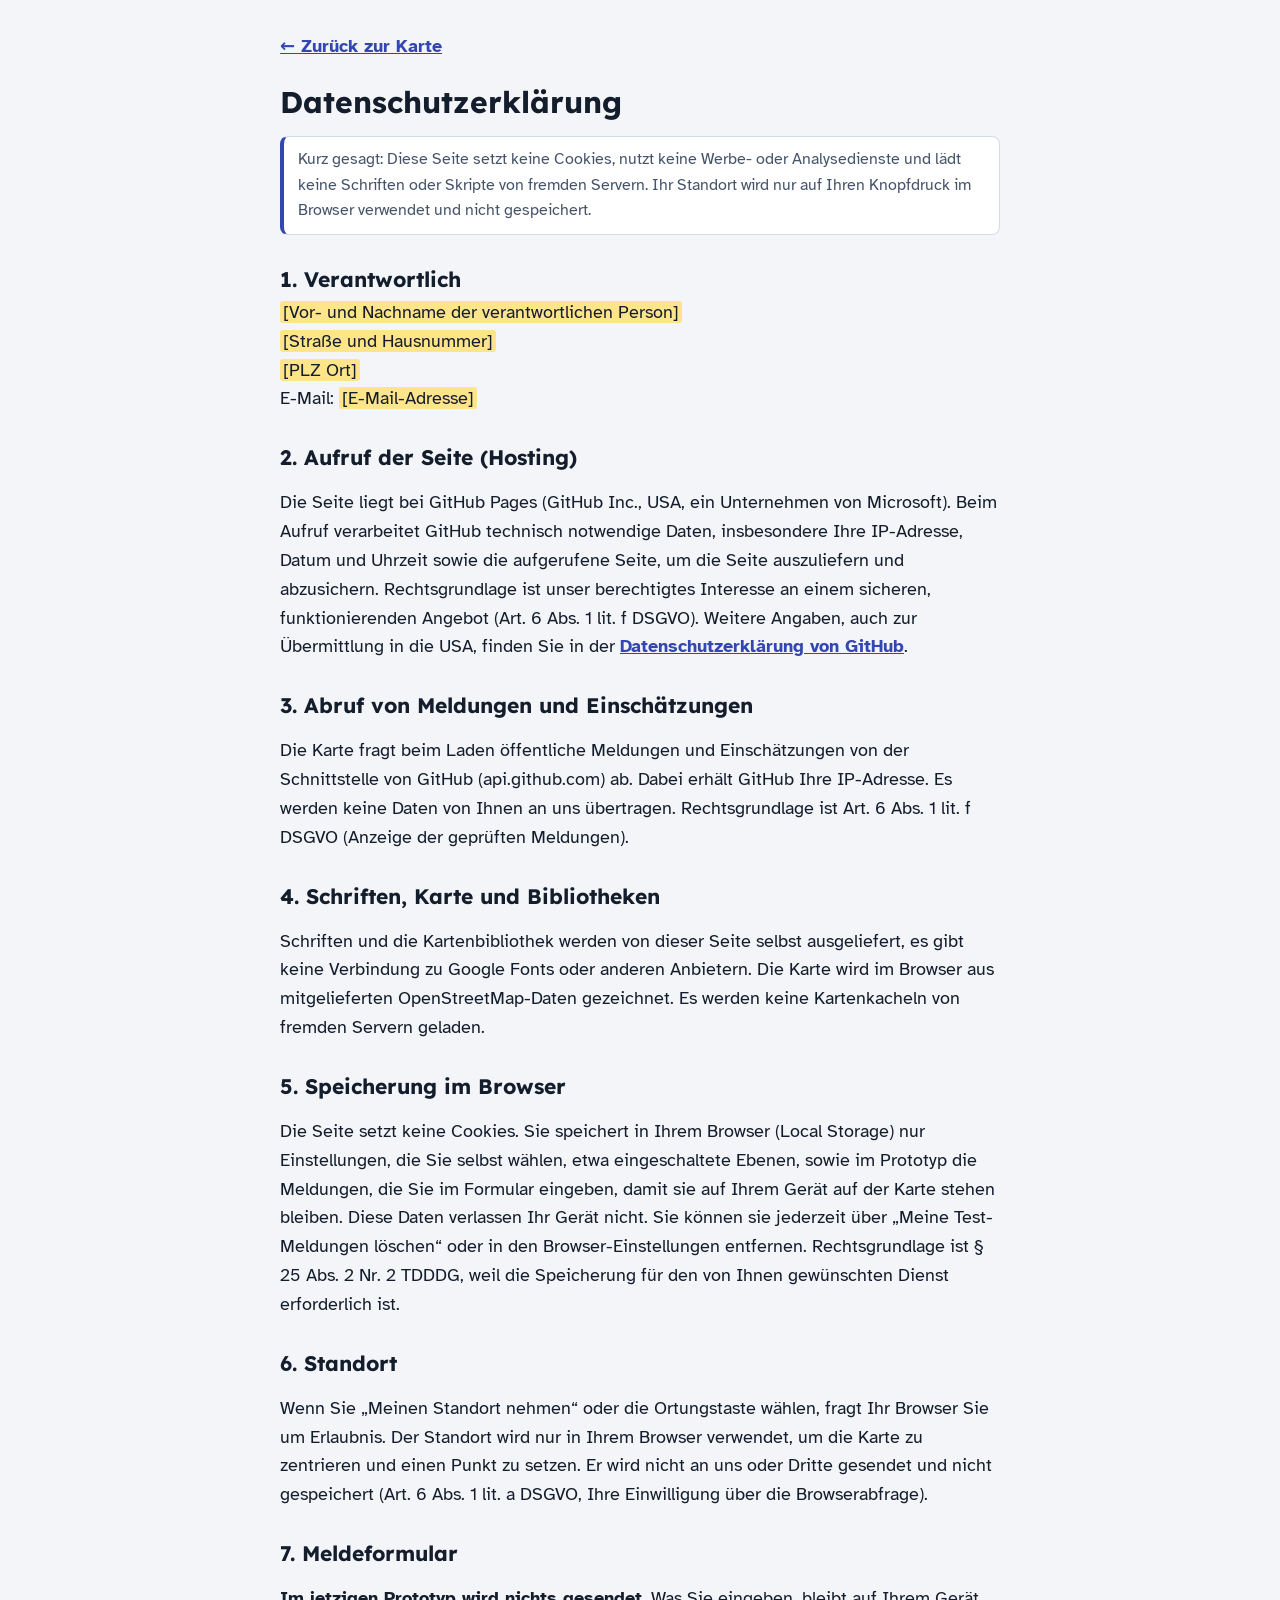
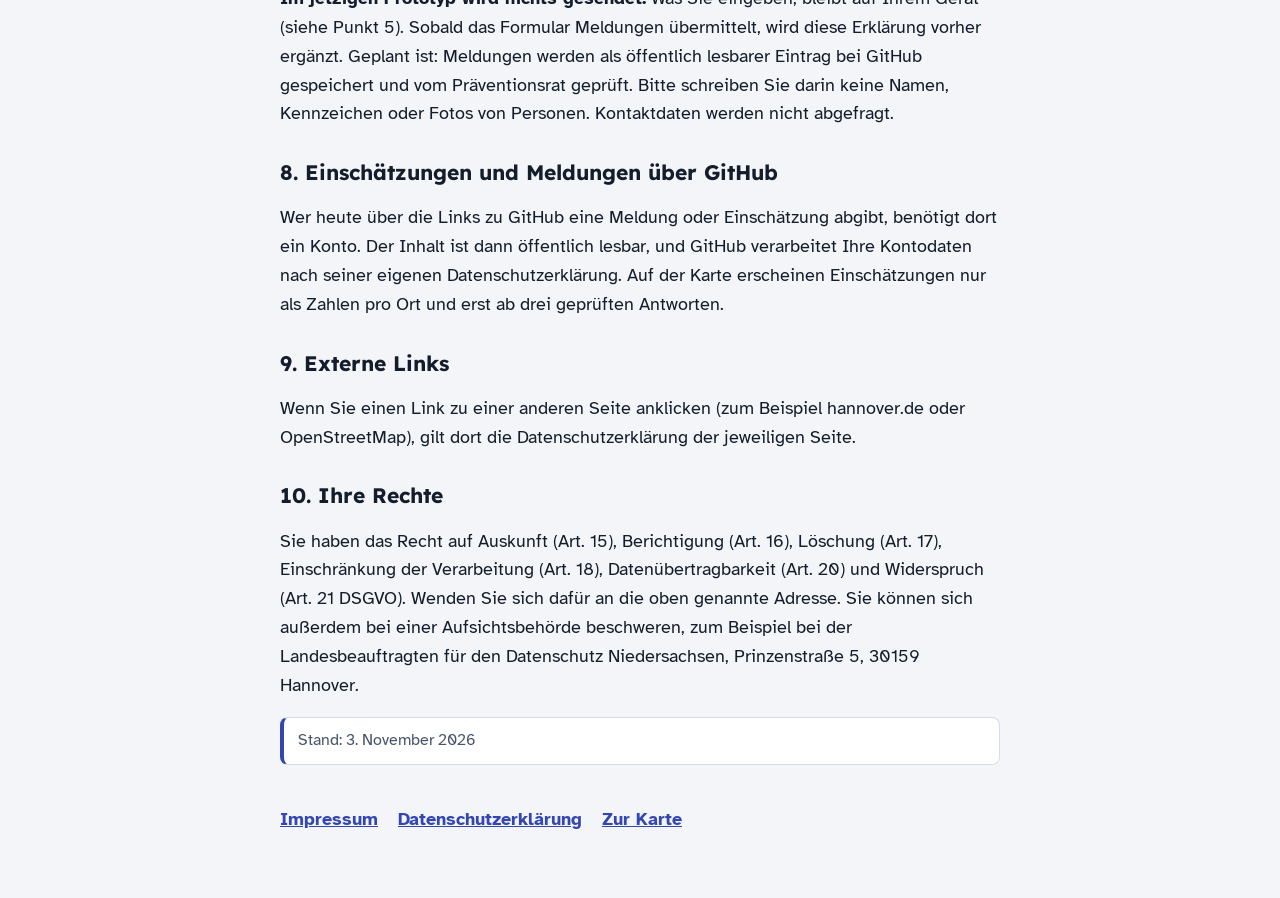
==== datenschutz.html @ 3943e043 "Add Impressum and Datenschutz pages, self-host fonts and Leaflet, link legal pages from the map Co-A" ====
<!doctype html>
<html lang="de">
<head>
<meta charset="utf-8">
<meta name="viewport" content="width=device-width, initial-scale=1">
<meta name="robots" content="noindex">
<title>Datenschutzerklärung · Präventionsatlas Buchholz-Kleefeld</title>
<style>/* Atkinson Hyperlegible (Braille Institute) und Lexend (Bonnie Shaver-Troup, Thomas Jockin), beide SIL Open Font License 1.1, lokal gehostet */
@font-face { font-family: 'Atkinson Hyperlegible'; font-style: italic; font-weight: 400; font-display: swap; src: url(fonts/9Bt43C1KxNDXMspQ1lPyU89-1h6ONRlW45G056IkUwCybQ.woff2) format('woff2'); unicode-range: U+0100-02BA, U+02BD-02C5, U+02C7-02CC, U+02CE-02D7, U+02DD-02FF, U+0304, U+0308, U+0329, U+1D00-1DBF, U+1E00-1E9F, U+1EF2-1EFF, U+2020, U+20A0-20AB, U+20AD-20C4, U+2113, U+2C60-2C7F, U+A720-A7FF; }
@font-face { font-family: 'Atkinson Hyperlegible'; font-style: italic; font-weight: 400; font-display: swap; src: url(fonts/9Bt43C1KxNDXMspQ1lPyU89-1h6ONRlW45G056IqUwA.woff2) format('woff2'); unicode-range: U+0000-00FF, U+0131, U+0152-0153, U+02BB-02BC, U+02C6, U+02DA, U+02DC, U+0304, U+0308, U+0329, U+2000-206F, U+20AC, U+2122, U+2191, U+2193, U+2212, U+2215, U+FEFF, U+FFFD; }
@font-face { font-family: 'Atkinson Hyperlegible'; font-style: normal; font-weight: 400; font-display: swap; src: url(fonts/9Bt23C1KxNDXMspQ1lPyU89-1h6ONRlW45G07JIoSwQ.woff2) format('woff2'); unicode-range: U+0100-02BA, U+02BD-02C5, U+02C7-02CC, U+02CE-02D7, U+02DD-02FF, U+0304, U+0308, U+0329, U+1D00-1DBF, U+1E00-1E9F, U+1EF2-1EFF, U+2020, U+20A0-20AB, U+20AD-20C4, U+2113, U+2C60-2C7F, U+A720-A7FF; }
@font-face { font-family: 'Atkinson Hyperlegible'; font-style: normal; font-weight: 400; font-display: swap; src: url(fonts/9Bt23C1KxNDXMspQ1lPyU89-1h6ONRlW45G04pIo.woff2) format('woff2'); unicode-range: U+0000-00FF, U+0131, U+0152-0153, U+02BB-02BC, U+02C6, U+02DA, U+02DC, U+0304, U+0308, U+0329, U+2000-206F, U+20AC, U+2122, U+2191, U+2193, U+2212, U+2215, U+FEFF, U+FFFD; }
@font-face { font-family: 'Atkinson Hyperlegible'; font-style: normal; font-weight: 700; font-display: swap; src: url(fonts/9Bt73C1KxNDXMspQ1lPyU89-1h6ONRlW45G8Wbc9eiWPVFw.woff2) format('woff2'); unicode-range: U+0100-02BA, U+02BD-02C5, U+02C7-02CC, U+02CE-02D7, U+02DD-02FF, U+0304, U+0308, U+0329, U+1D00-1DBF, U+1E00-1E9F, U+1EF2-1EFF, U+2020, U+20A0-20AB, U+20AD-20C4, U+2113, U+2C60-2C7F, U+A720-A7FF; }
@font-face { font-family: 'Atkinson Hyperlegible'; font-style: normal; font-weight: 700; font-display: swap; src: url(fonts/9Bt73C1KxNDXMspQ1lPyU89-1h6ONRlW45G8Wbc9dCWP.woff2) format('woff2'); unicode-range: U+0000-00FF, U+0131, U+0152-0153, U+02BB-02BC, U+02C6, U+02DA, U+02DC, U+0304, U+0308, U+0329, U+2000-206F, U+20AC, U+2122, U+2191, U+2193, U+2212, U+2215, U+FEFF, U+FFFD; }
@font-face { font-family: 'Lexend'; font-style: normal; font-weight: 500; font-display: swap; src: url(fonts/wlpwgwvFAVdoq2_v9KQU4Wc.woff2) format('woff2'); unicode-range: U+0102-0103, U+0110-0111, U+0128-0129, U+0168-0169, U+01A0-01A1, U+01AF-01B0, U+0300-0301, U+0303-0304, U+0308-0309, U+0323, U+0329, U+1EA0-1EF9, U+20AB; }
@font-face { font-family: 'Lexend'; font-style: normal; font-weight: 500; font-display: swap; src: url(fonts/wlpwgwvFAVdoq2_v9aQU4Wc.woff2) format('woff2'); unicode-range: U+0100-02BA, U+02BD-02C5, U+02C7-02CC, U+02CE-02D7, U+02DD-02FF, U+0304, U+0308, U+0329, U+1D00-1DBF, U+1E00-1E9F, U+1EF2-1EFF, U+2020, U+20A0-20AB, U+20AD-20C4, U+2113, U+2C60-2C7F, U+A720-A7FF; }
@font-face { font-family: 'Lexend'; font-style: normal; font-weight: 500; font-display: swap; src: url(fonts/wlpwgwvFAVdoq2_v-6QU.woff2) format('woff2'); unicode-range: U+0000-00FF, U+0131, U+0152-0153, U+02BB-02BC, U+02C6, U+02DA, U+02DC, U+0304, U+0308, U+0329, U+2000-206F, U+20AC, U+2122, U+2191, U+2193, U+2212, U+2215, U+FEFF, U+FFFD; }
@font-face { font-family: 'Lexend'; font-style: normal; font-weight: 600; font-display: swap; src: url(fonts/wlpwgwvFAVdoq2_v9KQU4Wc.woff2) format('woff2'); unicode-range: U+0102-0103, U+0110-0111, U+0128-0129, U+0168-0169, U+01A0-01A1, U+01AF-01B0, U+0300-0301, U+0303-0304, U+0308-0309, U+0323, U+0329, U+1EA0-1EF9, U+20AB; }
@font-face { font-family: 'Lexend'; font-style: normal; font-weight: 600; font-display: swap; src: url(fonts/wlpwgwvFAVdoq2_v9aQU4Wc.woff2) format('woff2'); unicode-range: U+0100-02BA, U+02BD-02C5, U+02C7-02CC, U+02CE-02D7, U+02DD-02FF, U+0304, U+0308, U+0329, U+1D00-1DBF, U+1E00-1E9F, U+1EF2-1EFF, U+2020, U+20A0-20AB, U+20AD-20C4, U+2113, U+2C60-2C7F, U+A720-A7FF; }
@font-face { font-family: 'Lexend'; font-style: normal; font-weight: 600; font-display: swap; src: url(fonts/wlpwgwvFAVdoq2_v-6QU.woff2) format('woff2'); unicode-range: U+0000-00FF, U+0131, U+0152-0153, U+02BB-02BC, U+02C6, U+02DA, U+02DC, U+0304, U+0308, U+0329, U+2000-206F, U+20AC, U+2122, U+2191, U+2193, U+2212, U+2215, U+FEFF, U+FFFD; }
@font-face { font-family: 'Lexend'; font-style: normal; font-weight: 700; font-display: swap; src: url(fonts/wlpwgwvFAVdoq2_v9KQU4Wc.woff2) format('woff2'); unicode-range: U+0102-0103, U+0110-0111, U+0128-0129, U+0168-0169, U+01A0-01A1, U+01AF-01B0, U+0300-0301, U+0303-0304, U+0308-0309, U+0323, U+0329, U+1EA0-1EF9, U+20AB; }
@font-face { font-family: 'Lexend'; font-style: normal; font-weight: 700; font-display: swap; src: url(fonts/wlpwgwvFAVdoq2_v9aQU4Wc.woff2) format('woff2'); unicode-range: U+0100-02BA, U+02BD-02C5, U+02C7-02CC, U+02CE-02D7, U+02DD-02FF, U+0304, U+0308, U+0329, U+1D00-1DBF, U+1E00-1E9F, U+1EF2-1EFF, U+2020, U+20A0-20AB, U+20AD-20C4, U+2113, U+2C60-2C7F, U+A720-A7FF; }
@font-face { font-family: 'Lexend'; font-style: normal; font-weight: 700; font-display: swap; src: url(fonts/wlpwgwvFAVdoq2_v-6QU.woff2) format('woff2'); unicode-range: U+0000-00FF, U+0131, U+0152-0153, U+02BB-02BC, U+02C6, U+02DA, U+02DC, U+0304, U+0308, U+0329, U+2000-206F, U+20AC, U+2122, U+2191, U+2193, U+2212, U+2215, U+FEFF, U+FFFD; }

:root { --paper:#f3f5f9; --panel:#fff; --ink:#141d2b; --ink-2:#46546a; --line:#d5dce8; --accent:#3446b0; --mark:#ffe58a; }
@media (prefers-color-scheme: dark) { :root { --paper:#0e1622; --panel:#162030; --ink:#e8eef7; --ink-2:#a3b3c9; --line:#27364b; --accent:#8fa3ff; --mark:#6b5a12; } }
* { box-sizing: border-box; }
body { margin: 0; background: var(--paper); color: var(--ink); font: 18px/1.6 "Atkinson Hyperlegible", system-ui, sans-serif; }
main { max-width: 760px; margin: 0 auto; padding: 24px 20px 64px; }
h1, h2 { font-family: "Lexend", "Atkinson Hyperlegible", system-ui, sans-serif; line-height: 1.2; }
h1 { font-size: 30px; margin: 16px 0 8px; } h2 { font-size: 21px; margin: 32px 0 6px; }
a { color: var(--accent); font-weight: 700; }
.back { display: inline-block; min-height: 44px; line-height: 44px; }
.note { background: var(--panel); border: 1px solid var(--line); border-left: 4px solid var(--accent); border-radius: 8px; padding: 10px 14px; font-size: 16px; color: var(--ink-2); }
mark { background: var(--mark); color: inherit; padding: 0 3px; border-radius: 3px; }
address { font-style: normal; }
nav { margin-top: 40px; display: flex; gap: 20px; flex-wrap: wrap; }
</style>
</head>
<body>
<main>
<a class="back" href="index.html">← Zurück zur Karte</a>
<h1>Datenschutzerklärung</h1>
<p class="note">Kurz gesagt: Diese Seite setzt keine Cookies, nutzt keine Werbe- oder Analysedienste und lädt keine Schriften oder Skripte von fremden Servern. Ihr Standort wird nur auf Ihren Knopfdruck im Browser verwendet und nicht gespeichert.</p>
<h2>1. Verantwortlich</h2>
<address><mark>[Vor- und Nachname der verantwortlichen Person]</mark><br><mark>[Straße und Hausnummer]</mark><br><mark>[PLZ Ort]</mark><br>E-Mail: <mark>[E-Mail-Adresse]</mark></address>
<h2>2. Aufruf der Seite (Hosting)</h2>
<p>Die Seite liegt bei GitHub Pages (GitHub Inc., USA, ein Unternehmen von Microsoft). Beim Aufruf verarbeitet GitHub technisch notwendige Daten, insbesondere Ihre IP-Adresse, Datum und Uhrzeit sowie die aufgerufene Seite, um die Seite auszuliefern und abzusichern. Rechtsgrundlage ist unser berechtigtes Interesse an einem sicheren, funktionierenden Angebot (Art. 6 Abs. 1 lit. f DSGVO). Weitere Angaben, auch zur Übermittlung in die USA, finden Sie in der <a href="https://docs.github.com/de/site-policy/privacy-policies/github-general-privacy-statement" rel="noopener">Datenschutzerklärung von GitHub</a>.</p>
<h2>3. Abruf von Meldungen und Einschätzungen</h2>
<p>Die Karte fragt beim Laden öffentliche Meldungen und Einschätzungen von der Schnittstelle von GitHub (api.github.com) ab. Dabei erhält GitHub Ihre IP-Adresse. Es werden keine Daten von Ihnen an uns übertragen. Rechtsgrundlage ist Art. 6 Abs. 1 lit. f DSGVO (Anzeige der geprüften Meldungen).</p>
<h2>4. Schriften, Karte und Bibliotheken</h2>
<p>Schriften und die Kartenbibliothek werden von dieser Seite selbst ausgeliefert, es gibt keine Verbindung zu Google Fonts oder anderen Anbietern. Die Karte wird im Browser aus mitgelieferten OpenStreetMap-Daten gezeichnet. Es werden keine Kartenkacheln von fremden Servern geladen.</p>
<h2>5. Speicherung im Browser</h2>
<p>Die Seite setzt keine Cookies. Sie speichert in Ihrem Browser (Local Storage) nur Einstellungen, die Sie selbst wählen, etwa eingeschaltete Ebenen, sowie im Prototyp die Meldungen, die Sie im Formular eingeben, damit sie auf Ihrem Gerät auf der Karte stehen bleiben. Diese Daten verlassen Ihr Gerät nicht. Sie können sie jederzeit über „Meine Test-Meldungen löschen“ oder in den Browser-Einstellungen entfernen. Rechtsgrundlage ist § 25 Abs. 2 Nr. 2 TDDDG, weil die Speicherung für den von Ihnen gewünschten Dienst erforderlich ist.</p>
<h2>6. Standort</h2>
<p>Wenn Sie „Meinen Standort nehmen“ oder die Ortungstaste wählen, fragt Ihr Browser Sie um Erlaubnis. Der Standort wird nur in Ihrem Browser verwendet, um die Karte zu zentrieren und einen Punkt zu setzen. Er wird nicht an uns oder Dritte gesendet und nicht gespeichert (Art. 6 Abs. 1 lit. a DSGVO, Ihre Einwilligung über die Browserabfrage).</p>
<h2>7. Meldeformular</h2>
<p><b>Im jetzigen Prototyp wird nichts gesendet.</b> Was Sie eingeben, bleibt auf Ihrem Gerät (siehe Punkt 5). Sobald das Formular Meldungen übermittelt, wird diese Erklärung vorher ergänzt. Geplant ist: Meldungen werden als öffentlich lesbarer Eintrag bei GitHub gespeichert und vom Präventionsrat geprüft. Bitte schreiben Sie darin keine Namen, Kennzeichen oder Fotos von Personen. Kontaktdaten werden nicht abgefragt.</p>
<h2>8. Einschätzungen und Meldungen über GitHub</h2>
<p>Wer heute über die Links zu GitHub eine Meldung oder Einschätzung abgibt, benötigt dort ein Konto. Der Inhalt ist dann öffentlich lesbar, und GitHub verarbeitet Ihre Kontodaten nach seiner eigenen Datenschutzerklärung. Auf der Karte erscheinen Einschätzungen nur als Zahlen pro Ort und erst ab drei geprüften Antworten.</p>
<h2>9. Externe Links</h2>
<p>Wenn Sie einen Link zu einer anderen Seite anklicken (zum Beispiel hannover.de oder OpenStreetMap), gilt dort die Datenschutzerklärung der jeweiligen Seite.</p>
<h2>10. Ihre Rechte</h2>
<p>Sie haben das Recht auf Auskunft (Art. 15), Berichtigung (Art. 16), Löschung (Art. 17), Einschränkung der Verarbeitung (Art. 18), Datenübertragbarkeit (Art. 20) und Widerspruch (Art. 21 DSGVO). Wenden Sie sich dafür an die oben genannte Adresse. Sie können sich außerdem bei einer Aufsichtsbehörde beschweren, zum Beispiel bei der Landesbeauftragten für den Datenschutz Niedersachsen, Prinzenstraße 5, 30159 Hannover.</p>
<p class="note">Stand: 3. November 2026</p>
<nav><a href="impressum.html">Impressum</a><a href="datenschutz.html">Datenschutzerklärung</a><a href="index.html">Zur Karte</a></nav>
</main>
</body>
</html>
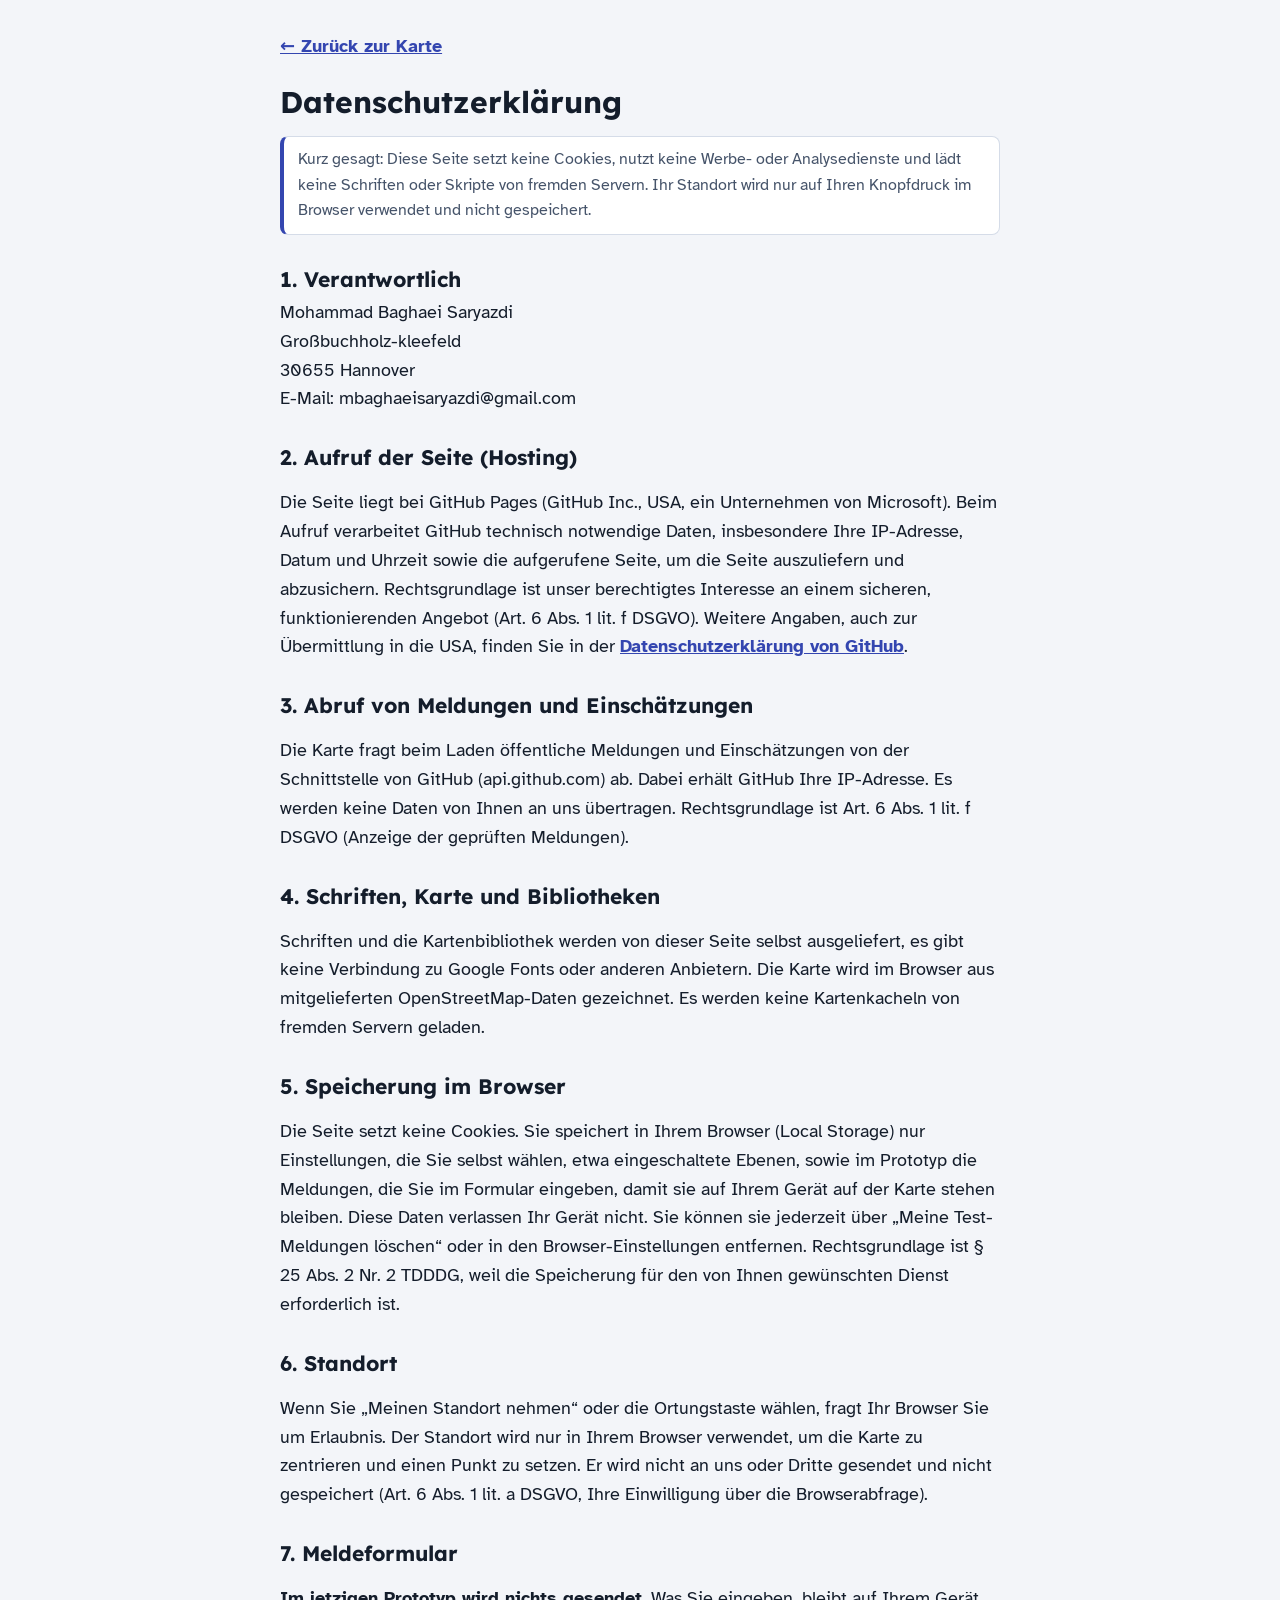
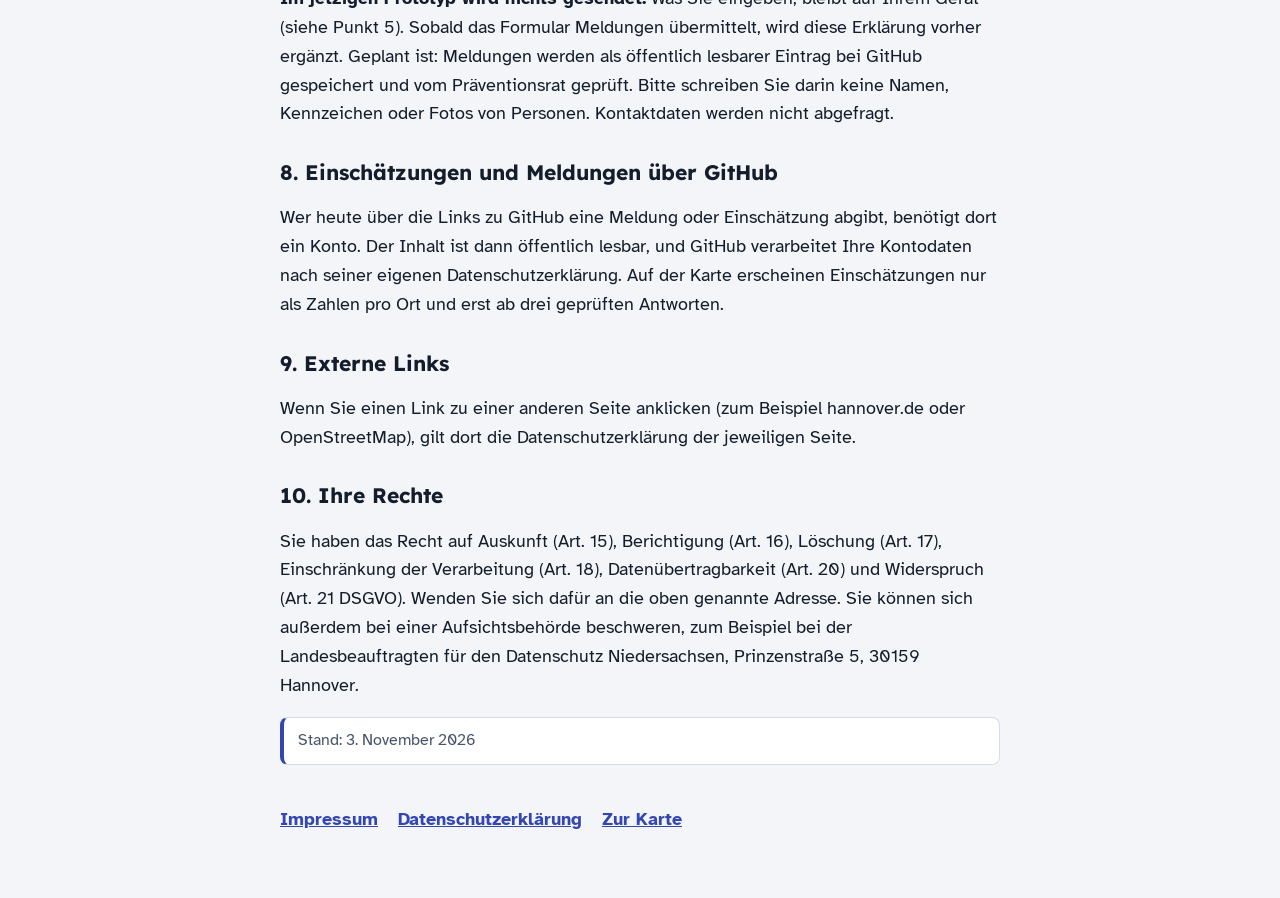
==== commit 5f79050e: "Fill in Impressum details Co-Authored-By: Claude Sonnet 5.5 <noreply@anthropic.com>" ====
--- a/datenschutz.html
+++ b/datenschutz.html
@@ -43,7 +43,7 @@
 <h1>Datenschutzerklärung</h1>
 <p class="note">Kurz gesagt: Diese Seite setzt keine Cookies, nutzt keine Werbe- oder Analysedienste und lädt keine Schriften oder Skripte von fremden Servern. Ihr Standort wird nur auf Ihren Knopfdruck im Browser verwendet und nicht gespeichert.</p>
 <h2>1. Verantwortlich</h2>
-<address><mark>[Vor- und Nachname der verantwortlichen Person]</mark><br><mark>[Straße und Hausnummer]</mark><br><mark>[PLZ Ort]</mark><br>E-Mail: <mark>[E-Mail-Adresse]</mark></address>
+<address>Mohammad Baghaei Saryazdi<br>Großbuchholz-kleefeld<br>30655 Hannover<br>E-Mail: mbaghaeisaryazdi@gmail.com</address>
 <h2>2. Aufruf der Seite (Hosting)</h2>
 <p>Die Seite liegt bei GitHub Pages (GitHub Inc., USA, ein Unternehmen von Microsoft). Beim Aufruf verarbeitet GitHub technisch notwendige Daten, insbesondere Ihre IP-Adresse, Datum und Uhrzeit sowie die aufgerufene Seite, um die Seite auszuliefern und abzusichern. Rechtsgrundlage ist unser berechtigtes Interesse an einem sicheren, funktionierenden Angebot (Art. 6 Abs. 1 lit. f DSGVO). Weitere Angaben, auch zur Übermittlung in die USA, finden Sie in der <a href="https://docs.github.com/de/site-policy/privacy-policies/github-general-privacy-statement" rel="noopener">Datenschutzerklärung von GitHub</a>.</p>
 <h2>3. Abruf von Meldungen und Einschätzungen</h2>
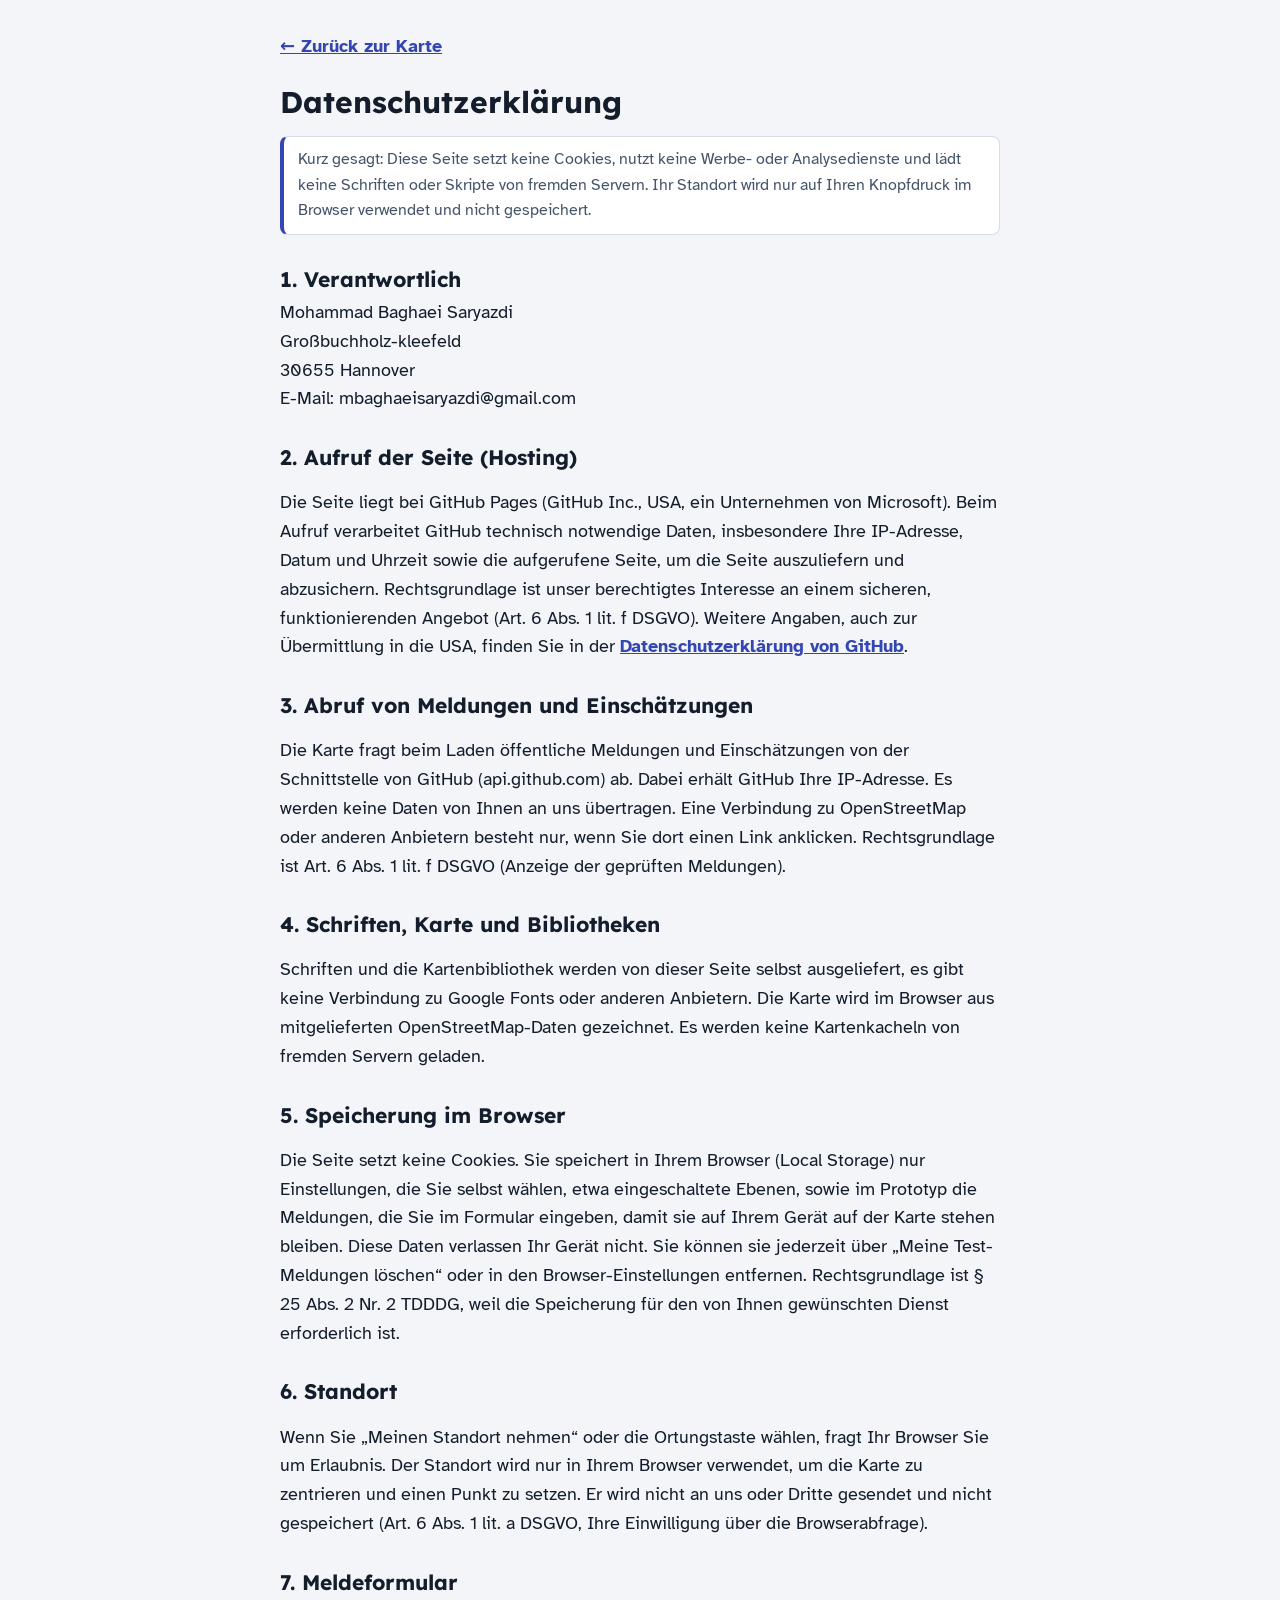
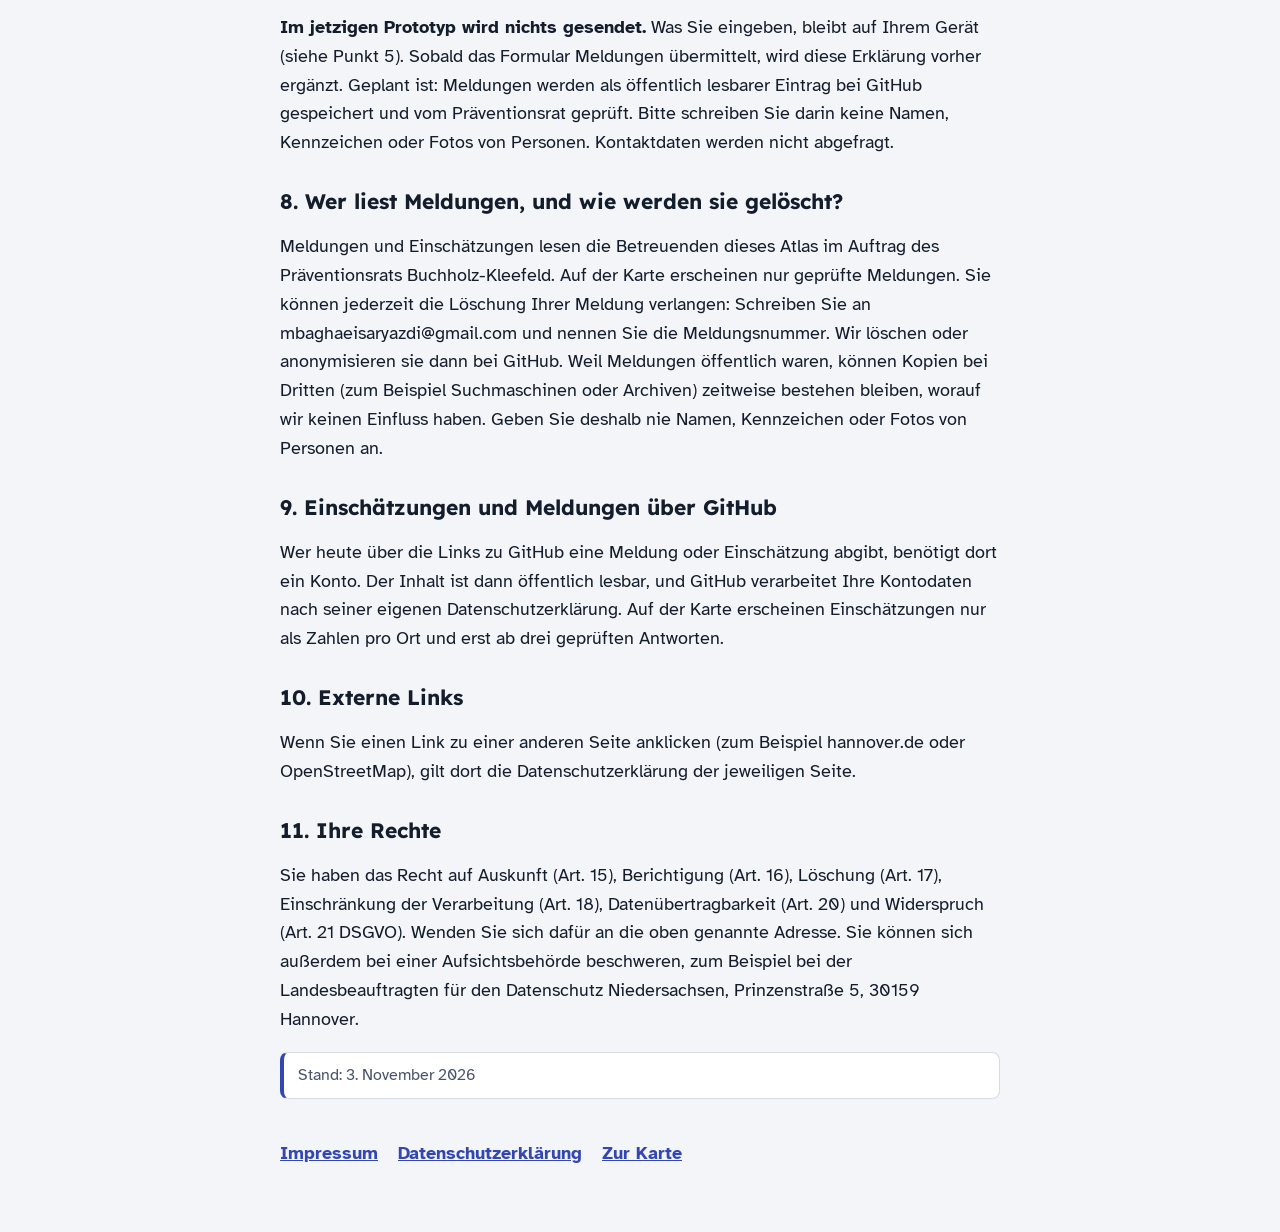
==== commit 5751dd7c: "Legal and accessibility: deletion/readers note, skip links, theme switch, map help, fix phone layout" ====
--- a/datenschutz.html
+++ b/datenschutz.html
@@ -47,7 +47,7 @@
 <h2>2. Aufruf der Seite (Hosting)</h2>
 <p>Die Seite liegt bei GitHub Pages (GitHub Inc., USA, ein Unternehmen von Microsoft). Beim Aufruf verarbeitet GitHub technisch notwendige Daten, insbesondere Ihre IP-Adresse, Datum und Uhrzeit sowie die aufgerufene Seite, um die Seite auszuliefern und abzusichern. Rechtsgrundlage ist unser berechtigtes Interesse an einem sicheren, funktionierenden Angebot (Art. 6 Abs. 1 lit. f DSGVO). Weitere Angaben, auch zur Übermittlung in die USA, finden Sie in der <a href="https://docs.github.com/de/site-policy/privacy-policies/github-general-privacy-statement" rel="noopener">Datenschutzerklärung von GitHub</a>.</p>
 <h2>3. Abruf von Meldungen und Einschätzungen</h2>
-<p>Die Karte fragt beim Laden öffentliche Meldungen und Einschätzungen von der Schnittstelle von GitHub (api.github.com) ab. Dabei erhält GitHub Ihre IP-Adresse. Es werden keine Daten von Ihnen an uns übertragen. Rechtsgrundlage ist Art. 6 Abs. 1 lit. f DSGVO (Anzeige der geprüften Meldungen).</p>
+<p>Die Karte fragt beim Laden öffentliche Meldungen und Einschätzungen von der Schnittstelle von GitHub (api.github.com) ab. Dabei erhält GitHub Ihre IP-Adresse. Es werden keine Daten von Ihnen an uns übertragen. Eine Verbindung zu OpenStreetMap oder anderen Anbietern besteht nur, wenn Sie dort einen Link anklicken. Rechtsgrundlage ist Art. 6 Abs. 1 lit. f DSGVO (Anzeige der geprüften Meldungen).</p>
 <h2>4. Schriften, Karte und Bibliotheken</h2>
 <p>Schriften und die Kartenbibliothek werden von dieser Seite selbst ausgeliefert, es gibt keine Verbindung zu Google Fonts oder anderen Anbietern. Die Karte wird im Browser aus mitgelieferten OpenStreetMap-Daten gezeichnet. Es werden keine Kartenkacheln von fremden Servern geladen.</p>
 <h2>5. Speicherung im Browser</h2>
@@ -56,11 +56,13 @@
 <p>Wenn Sie „Meinen Standort nehmen“ oder die Ortungstaste wählen, fragt Ihr Browser Sie um Erlaubnis. Der Standort wird nur in Ihrem Browser verwendet, um die Karte zu zentrieren und einen Punkt zu setzen. Er wird nicht an uns oder Dritte gesendet und nicht gespeichert (Art. 6 Abs. 1 lit. a DSGVO, Ihre Einwilligung über die Browserabfrage).</p>
 <h2>7. Meldeformular</h2>
 <p><b>Im jetzigen Prototyp wird nichts gesendet.</b> Was Sie eingeben, bleibt auf Ihrem Gerät (siehe Punkt 5). Sobald das Formular Meldungen übermittelt, wird diese Erklärung vorher ergänzt. Geplant ist: Meldungen werden als öffentlich lesbarer Eintrag bei GitHub gespeichert und vom Präventionsrat geprüft. Bitte schreiben Sie darin keine Namen, Kennzeichen oder Fotos von Personen. Kontaktdaten werden nicht abgefragt.</p>
-<h2>8. Einschätzungen und Meldungen über GitHub</h2>
+<h2>8. Wer liest Meldungen, und wie werden sie gelöscht?</h2>
+<p>Meldungen und Einschätzungen lesen die Betreuenden dieses Atlas im Auftrag des Präventionsrats Buchholz-Kleefeld. Auf der Karte erscheinen nur geprüfte Meldungen. Sie können jederzeit die Löschung Ihrer Meldung verlangen: Schreiben Sie an mbaghaeisaryazdi@gmail.com und nennen Sie die Meldungsnummer. Wir löschen oder anonymisieren sie dann bei GitHub. Weil Meldungen öffentlich waren, können Kopien bei Dritten (zum Beispiel Suchmaschinen oder Archiven) zeitweise bestehen bleiben, worauf wir keinen Einfluss haben. Geben Sie deshalb nie Namen, Kennzeichen oder Fotos von Personen an.</p>
+<h2>9. Einschätzungen und Meldungen über GitHub</h2>
 <p>Wer heute über die Links zu GitHub eine Meldung oder Einschätzung abgibt, benötigt dort ein Konto. Der Inhalt ist dann öffentlich lesbar, und GitHub verarbeitet Ihre Kontodaten nach seiner eigenen Datenschutzerklärung. Auf der Karte erscheinen Einschätzungen nur als Zahlen pro Ort und erst ab drei geprüften Antworten.</p>
-<h2>9. Externe Links</h2>
+<h2>10. Externe Links</h2>
 <p>Wenn Sie einen Link zu einer anderen Seite anklicken (zum Beispiel hannover.de oder OpenStreetMap), gilt dort die Datenschutzerklärung der jeweiligen Seite.</p>
-<h2>10. Ihre Rechte</h2>
+<h2>11. Ihre Rechte</h2>
 <p>Sie haben das Recht auf Auskunft (Art. 15), Berichtigung (Art. 16), Löschung (Art. 17), Einschränkung der Verarbeitung (Art. 18), Datenübertragbarkeit (Art. 20) und Widerspruch (Art. 21 DSGVO). Wenden Sie sich dafür an die oben genannte Adresse. Sie können sich außerdem bei einer Aufsichtsbehörde beschweren, zum Beispiel bei der Landesbeauftragten für den Datenschutz Niedersachsen, Prinzenstraße 5, 30159 Hannover.</p>
 <p class="note">Stand: 3. November 2026</p>
 <nav><a href="impressum.html">Impressum</a><a href="datenschutz.html">Datenschutzerklärung</a><a href="index.html">Zur Karte</a></nav>
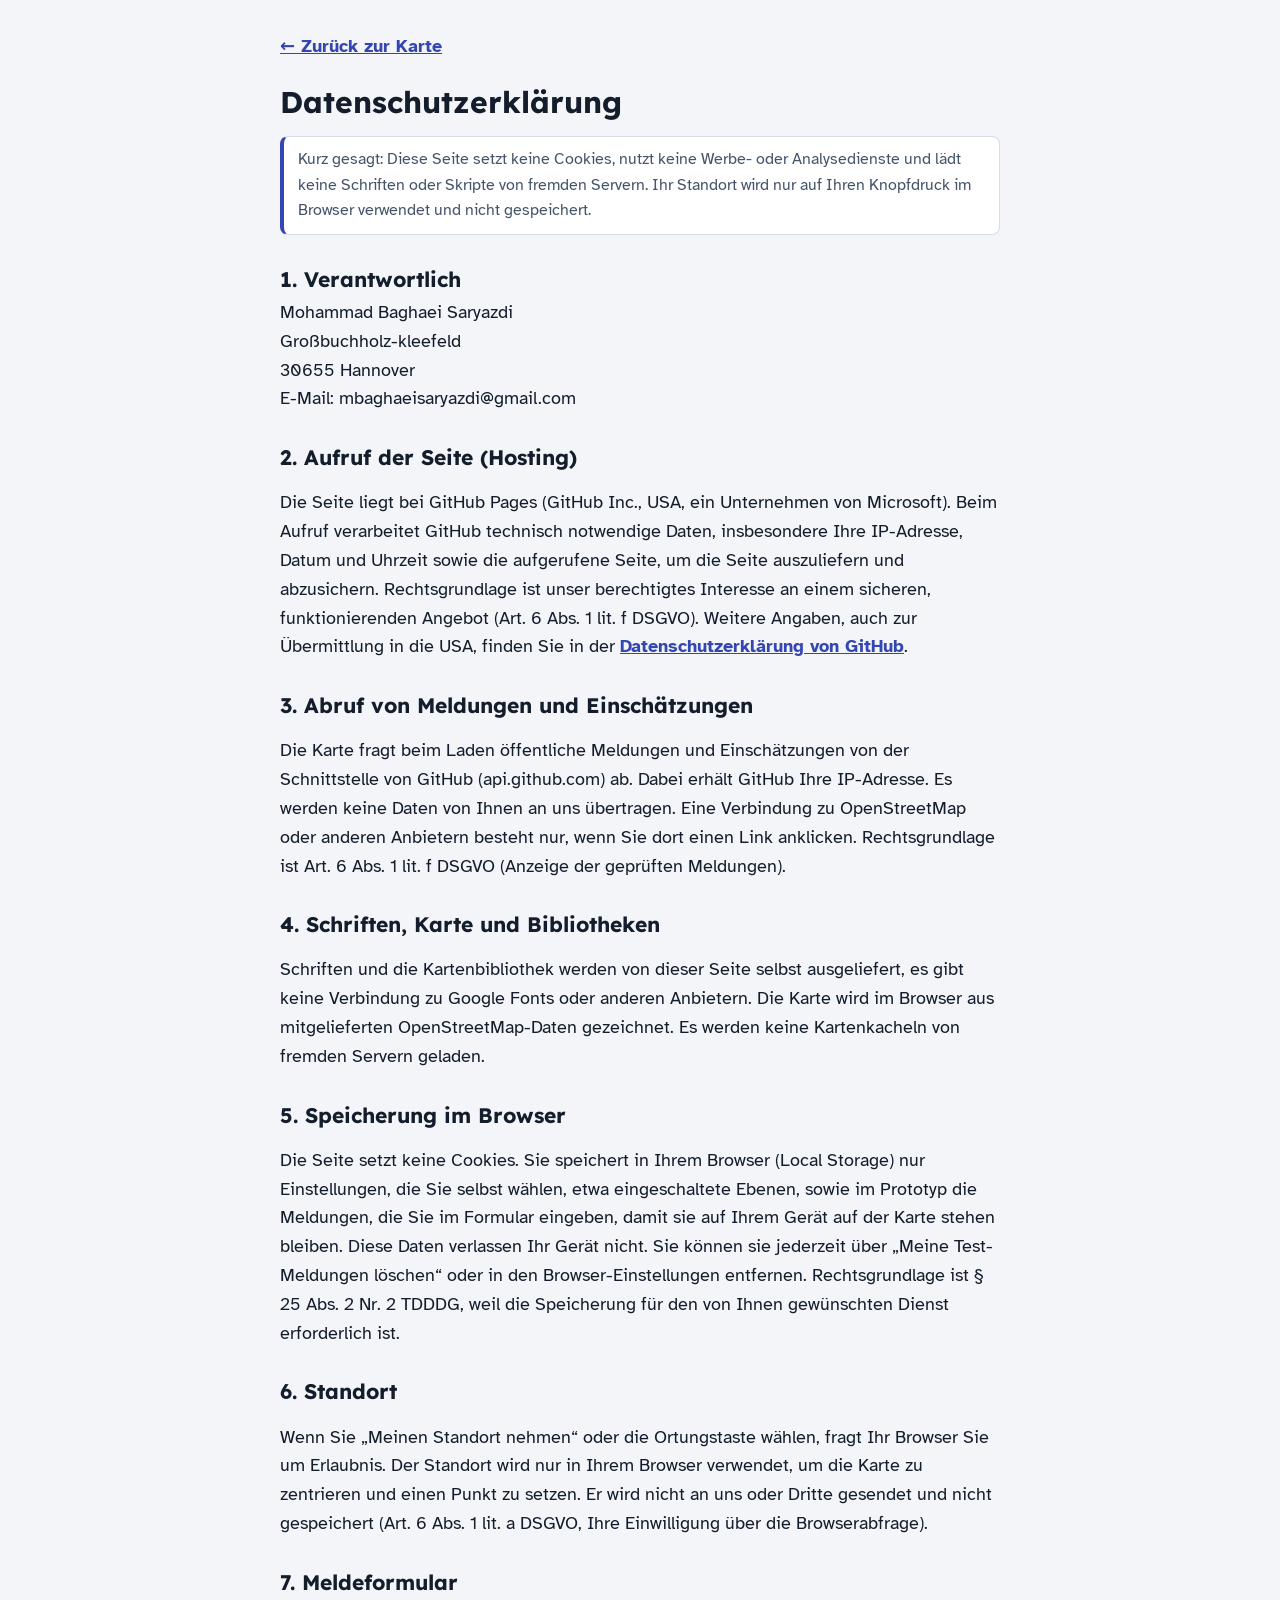
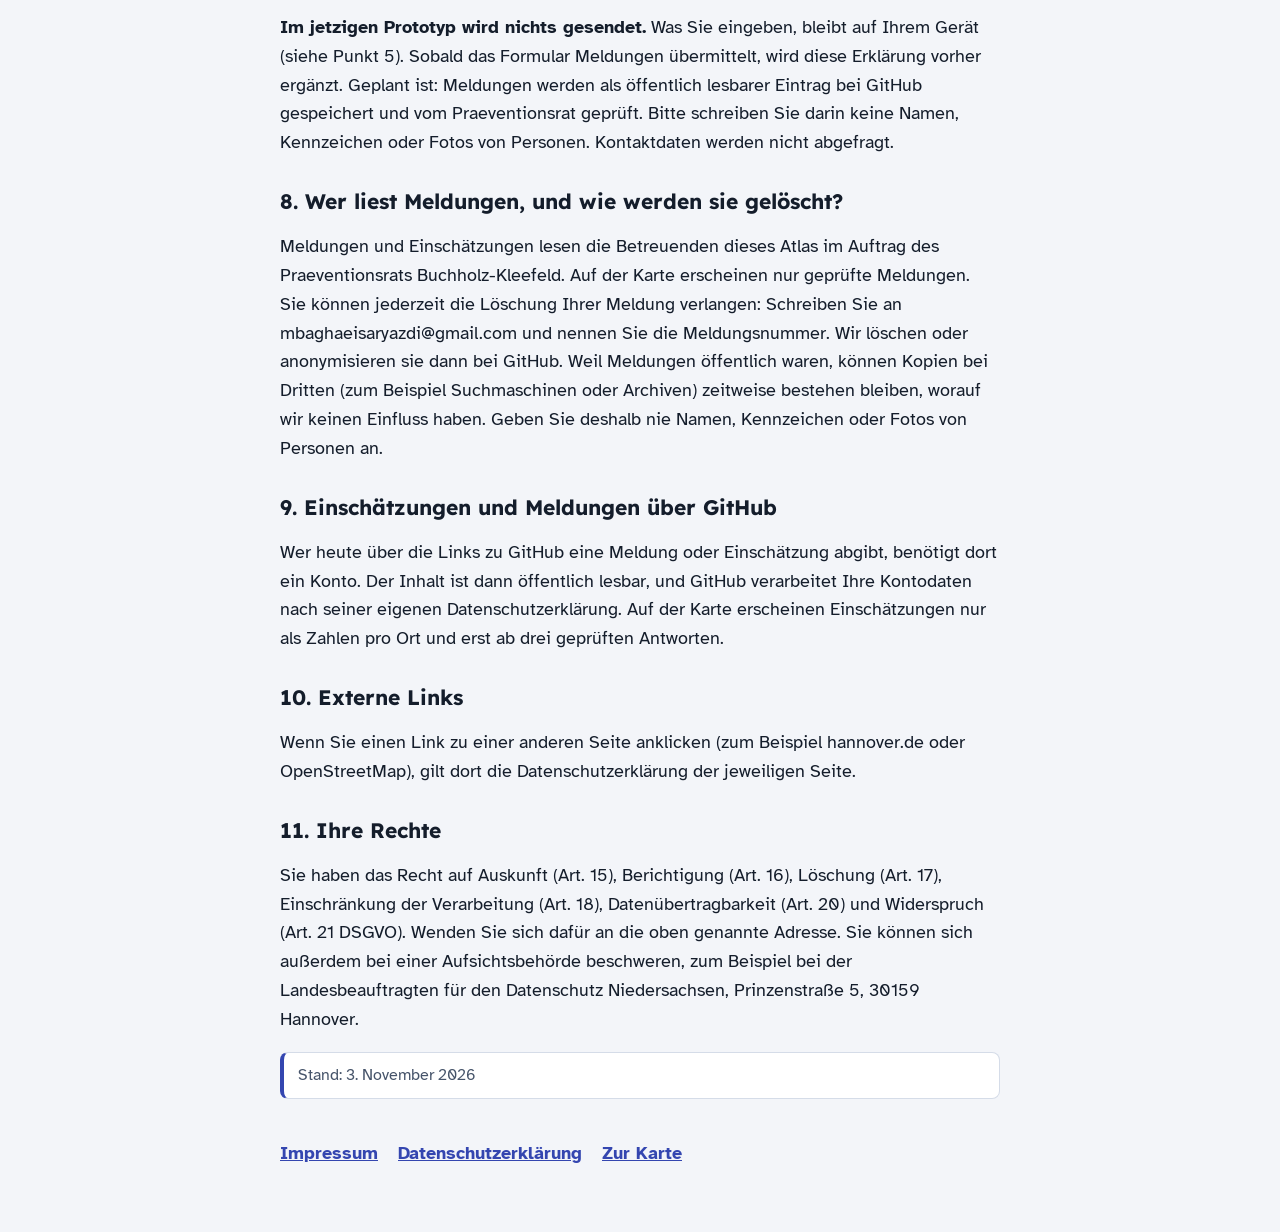
==== commit 5df8e3ef: "Spell 'Praeventionsrat' consistently in the map, data, docs and scripts (URLs unchanged) Co-Authored" ====
--- a/datenschutz.html
+++ b/datenschutz.html
@@ -55,9 +55,9 @@
 <h2>6. Standort</h2>
 <p>Wenn Sie „Meinen Standort nehmen“ oder die Ortungstaste wählen, fragt Ihr Browser Sie um Erlaubnis. Der Standort wird nur in Ihrem Browser verwendet, um die Karte zu zentrieren und einen Punkt zu setzen. Er wird nicht an uns oder Dritte gesendet und nicht gespeichert (Art. 6 Abs. 1 lit. a DSGVO, Ihre Einwilligung über die Browserabfrage).</p>
 <h2>7. Meldeformular</h2>
-<p><b>Im jetzigen Prototyp wird nichts gesendet.</b> Was Sie eingeben, bleibt auf Ihrem Gerät (siehe Punkt 5). Sobald das Formular Meldungen übermittelt, wird diese Erklärung vorher ergänzt. Geplant ist: Meldungen werden als öffentlich lesbarer Eintrag bei GitHub gespeichert und vom Präventionsrat geprüft. Bitte schreiben Sie darin keine Namen, Kennzeichen oder Fotos von Personen. Kontaktdaten werden nicht abgefragt.</p>
+<p><b>Im jetzigen Prototyp wird nichts gesendet.</b> Was Sie eingeben, bleibt auf Ihrem Gerät (siehe Punkt 5). Sobald das Formular Meldungen übermittelt, wird diese Erklärung vorher ergänzt. Geplant ist: Meldungen werden als öffentlich lesbarer Eintrag bei GitHub gespeichert und vom Praeventionsrat geprüft. Bitte schreiben Sie darin keine Namen, Kennzeichen oder Fotos von Personen. Kontaktdaten werden nicht abgefragt.</p>
 <h2>8. Wer liest Meldungen, und wie werden sie gelöscht?</h2>
-<p>Meldungen und Einschätzungen lesen die Betreuenden dieses Atlas im Auftrag des Präventionsrats Buchholz-Kleefeld. Auf der Karte erscheinen nur geprüfte Meldungen. Sie können jederzeit die Löschung Ihrer Meldung verlangen: Schreiben Sie an mbaghaeisaryazdi@gmail.com und nennen Sie die Meldungsnummer. Wir löschen oder anonymisieren sie dann bei GitHub. Weil Meldungen öffentlich waren, können Kopien bei Dritten (zum Beispiel Suchmaschinen oder Archiven) zeitweise bestehen bleiben, worauf wir keinen Einfluss haben. Geben Sie deshalb nie Namen, Kennzeichen oder Fotos von Personen an.</p>
+<p>Meldungen und Einschätzungen lesen die Betreuenden dieses Atlas im Auftrag des Praeventionsrats Buchholz-Kleefeld. Auf der Karte erscheinen nur geprüfte Meldungen. Sie können jederzeit die Löschung Ihrer Meldung verlangen: Schreiben Sie an mbaghaeisaryazdi@gmail.com und nennen Sie die Meldungsnummer. Wir löschen oder anonymisieren sie dann bei GitHub. Weil Meldungen öffentlich waren, können Kopien bei Dritten (zum Beispiel Suchmaschinen oder Archiven) zeitweise bestehen bleiben, worauf wir keinen Einfluss haben. Geben Sie deshalb nie Namen, Kennzeichen oder Fotos von Personen an.</p>
 <h2>9. Einschätzungen und Meldungen über GitHub</h2>
 <p>Wer heute über die Links zu GitHub eine Meldung oder Einschätzung abgibt, benötigt dort ein Konto. Der Inhalt ist dann öffentlich lesbar, und GitHub verarbeitet Ihre Kontodaten nach seiner eigenen Datenschutzerklärung. Auf der Karte erscheinen Einschätzungen nur als Zahlen pro Ort und erst ab drei geprüften Antworten.</p>
 <h2>10. Externe Links</h2>
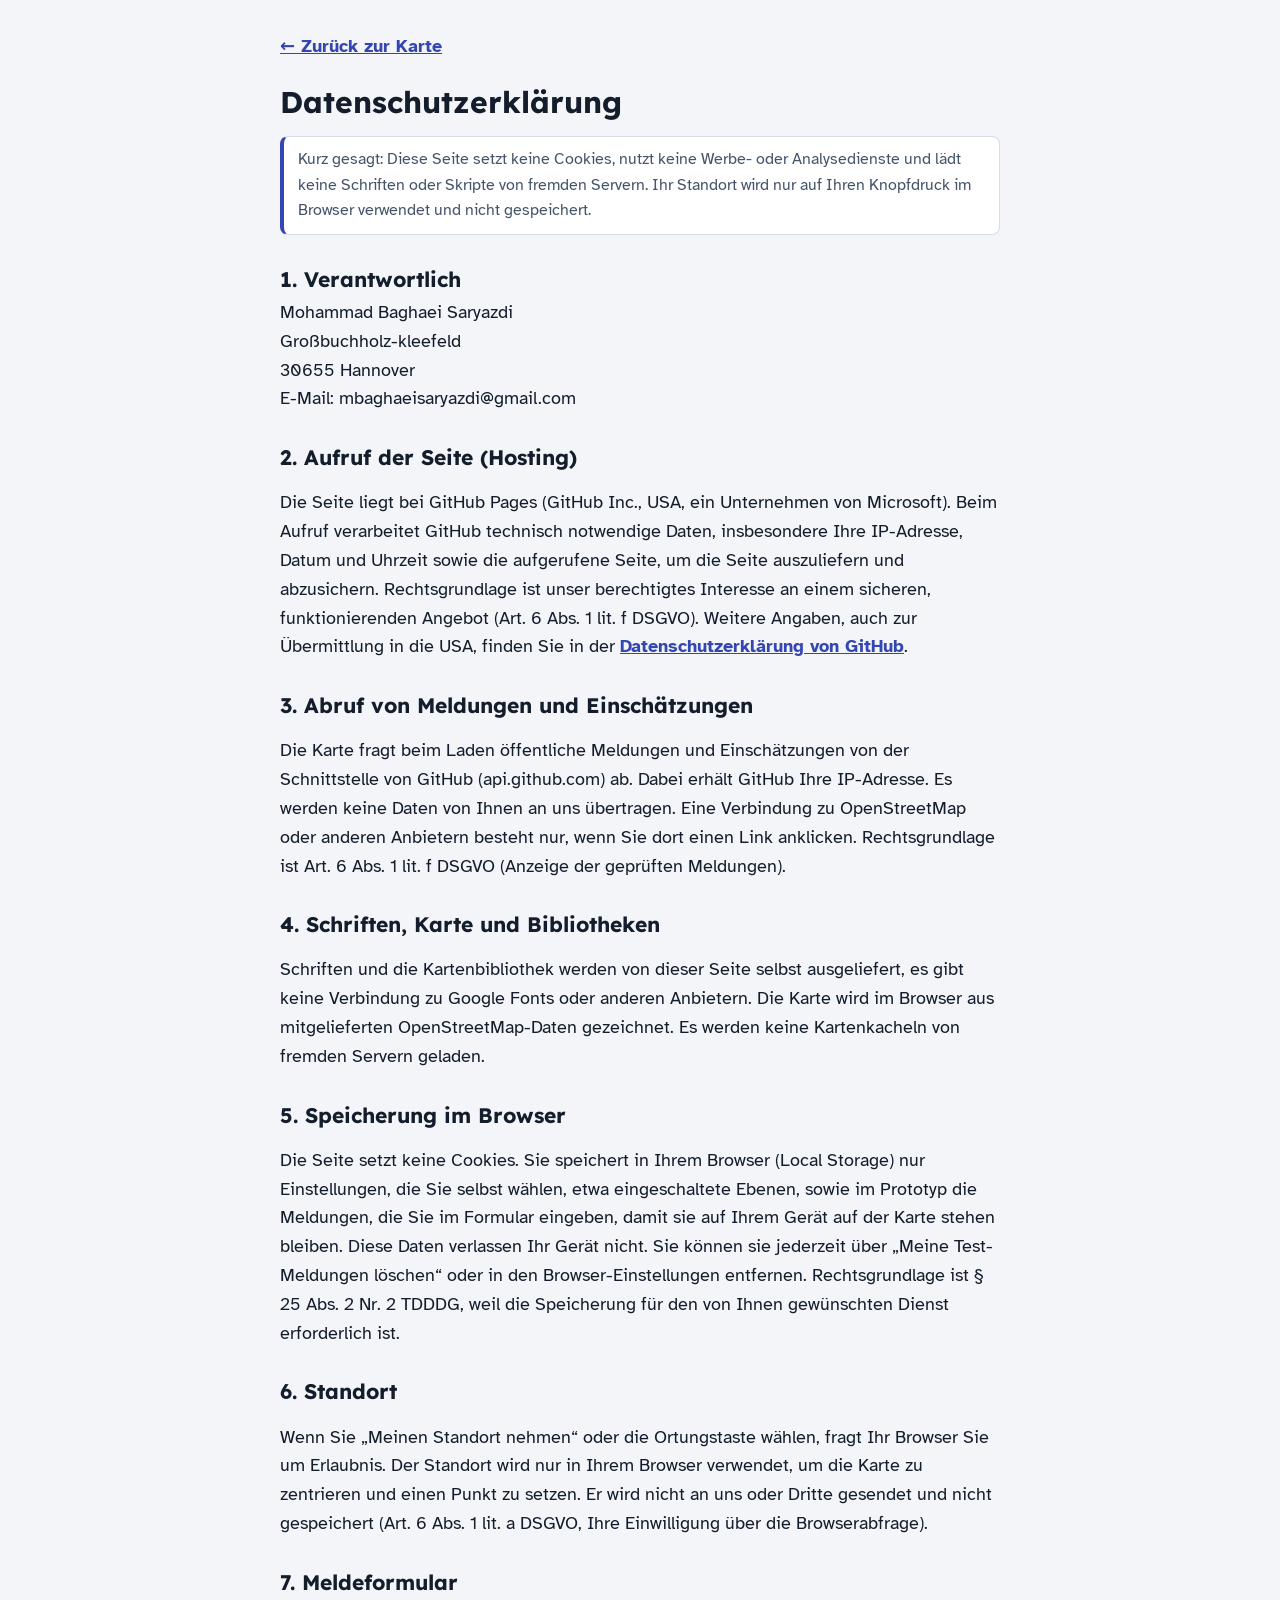
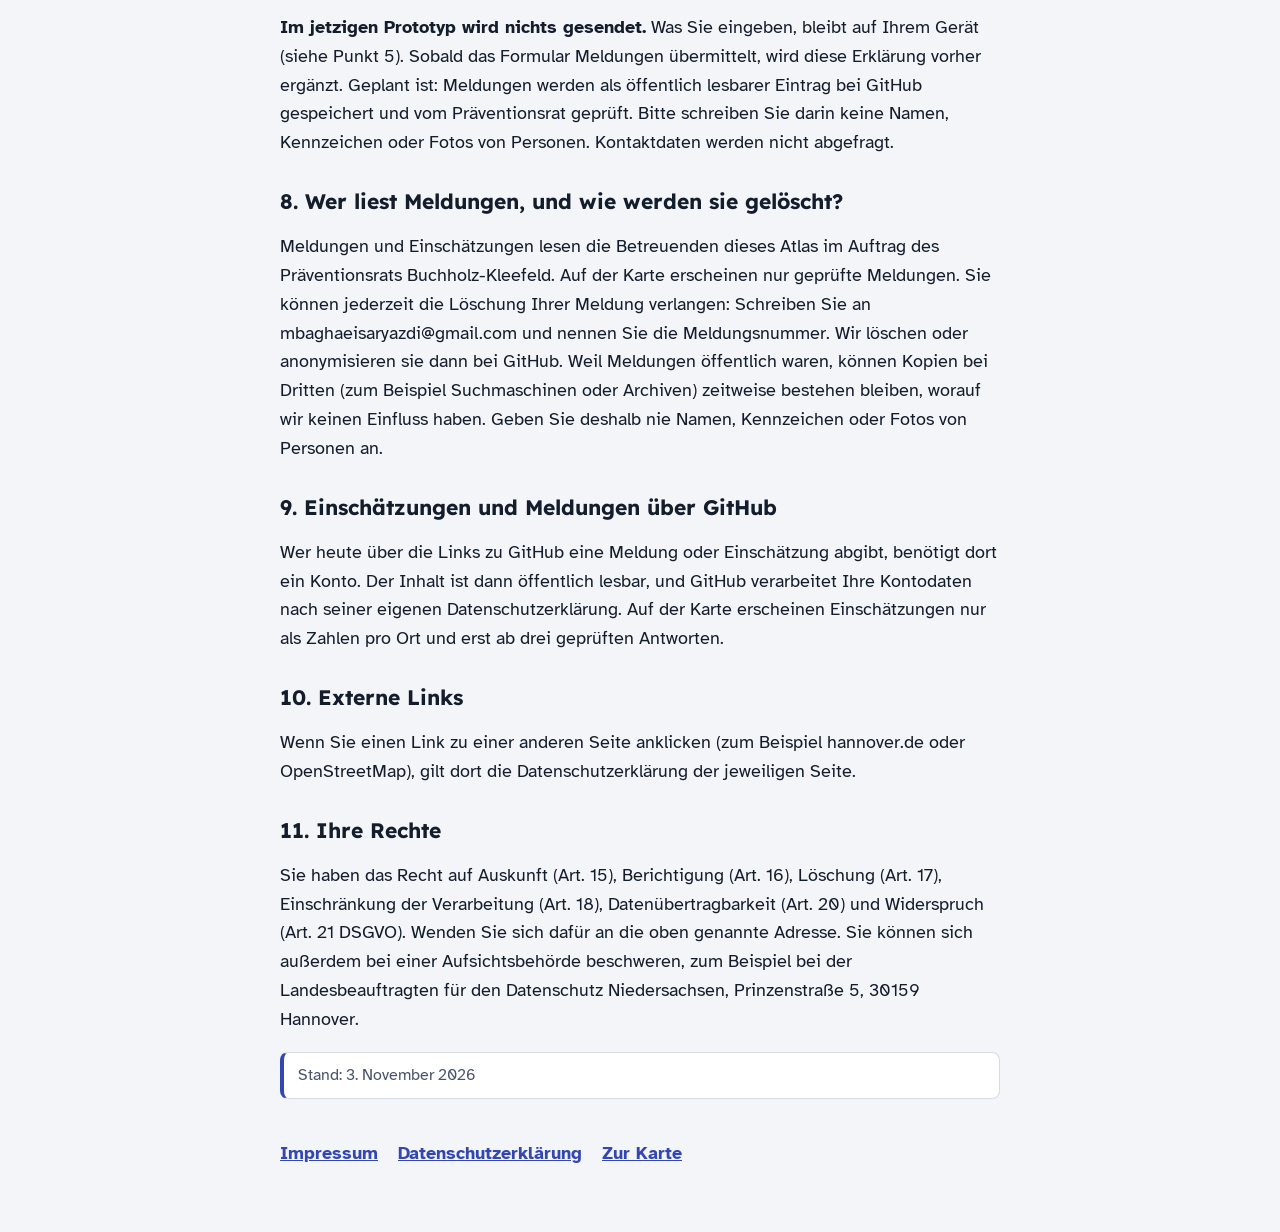
==== commit c368cc3d: "Revert "Spell 'Praeventionsrat' consistently in the map, data, docs and scripts (URLs unchanged)" Th" ====
--- a/datenschutz.html
+++ b/datenschutz.html
@@ -55,9 +55,9 @@
 <h2>6. Standort</h2>
 <p>Wenn Sie „Meinen Standort nehmen“ oder die Ortungstaste wählen, fragt Ihr Browser Sie um Erlaubnis. Der Standort wird nur in Ihrem Browser verwendet, um die Karte zu zentrieren und einen Punkt zu setzen. Er wird nicht an uns oder Dritte gesendet und nicht gespeichert (Art. 6 Abs. 1 lit. a DSGVO, Ihre Einwilligung über die Browserabfrage).</p>
 <h2>7. Meldeformular</h2>
-<p><b>Im jetzigen Prototyp wird nichts gesendet.</b> Was Sie eingeben, bleibt auf Ihrem Gerät (siehe Punkt 5). Sobald das Formular Meldungen übermittelt, wird diese Erklärung vorher ergänzt. Geplant ist: Meldungen werden als öffentlich lesbarer Eintrag bei GitHub gespeichert und vom Praeventionsrat geprüft. Bitte schreiben Sie darin keine Namen, Kennzeichen oder Fotos von Personen. Kontaktdaten werden nicht abgefragt.</p>
+<p><b>Im jetzigen Prototyp wird nichts gesendet.</b> Was Sie eingeben, bleibt auf Ihrem Gerät (siehe Punkt 5). Sobald das Formular Meldungen übermittelt, wird diese Erklärung vorher ergänzt. Geplant ist: Meldungen werden als öffentlich lesbarer Eintrag bei GitHub gespeichert und vom Präventionsrat geprüft. Bitte schreiben Sie darin keine Namen, Kennzeichen oder Fotos von Personen. Kontaktdaten werden nicht abgefragt.</p>
 <h2>8. Wer liest Meldungen, und wie werden sie gelöscht?</h2>
-<p>Meldungen und Einschätzungen lesen die Betreuenden dieses Atlas im Auftrag des Praeventionsrats Buchholz-Kleefeld. Auf der Karte erscheinen nur geprüfte Meldungen. Sie können jederzeit die Löschung Ihrer Meldung verlangen: Schreiben Sie an mbaghaeisaryazdi@gmail.com und nennen Sie die Meldungsnummer. Wir löschen oder anonymisieren sie dann bei GitHub. Weil Meldungen öffentlich waren, können Kopien bei Dritten (zum Beispiel Suchmaschinen oder Archiven) zeitweise bestehen bleiben, worauf wir keinen Einfluss haben. Geben Sie deshalb nie Namen, Kennzeichen oder Fotos von Personen an.</p>
+<p>Meldungen und Einschätzungen lesen die Betreuenden dieses Atlas im Auftrag des Präventionsrats Buchholz-Kleefeld. Auf der Karte erscheinen nur geprüfte Meldungen. Sie können jederzeit die Löschung Ihrer Meldung verlangen: Schreiben Sie an mbaghaeisaryazdi@gmail.com und nennen Sie die Meldungsnummer. Wir löschen oder anonymisieren sie dann bei GitHub. Weil Meldungen öffentlich waren, können Kopien bei Dritten (zum Beispiel Suchmaschinen oder Archiven) zeitweise bestehen bleiben, worauf wir keinen Einfluss haben. Geben Sie deshalb nie Namen, Kennzeichen oder Fotos von Personen an.</p>
 <h2>9. Einschätzungen und Meldungen über GitHub</h2>
 <p>Wer heute über die Links zu GitHub eine Meldung oder Einschätzung abgibt, benötigt dort ein Konto. Der Inhalt ist dann öffentlich lesbar, und GitHub verarbeitet Ihre Kontodaten nach seiner eigenen Datenschutzerklärung. Auf der Karte erscheinen Einschätzungen nur als Zahlen pro Ort und erst ab drei geprüften Antworten.</p>
 <h2>10. Externe Links</h2>
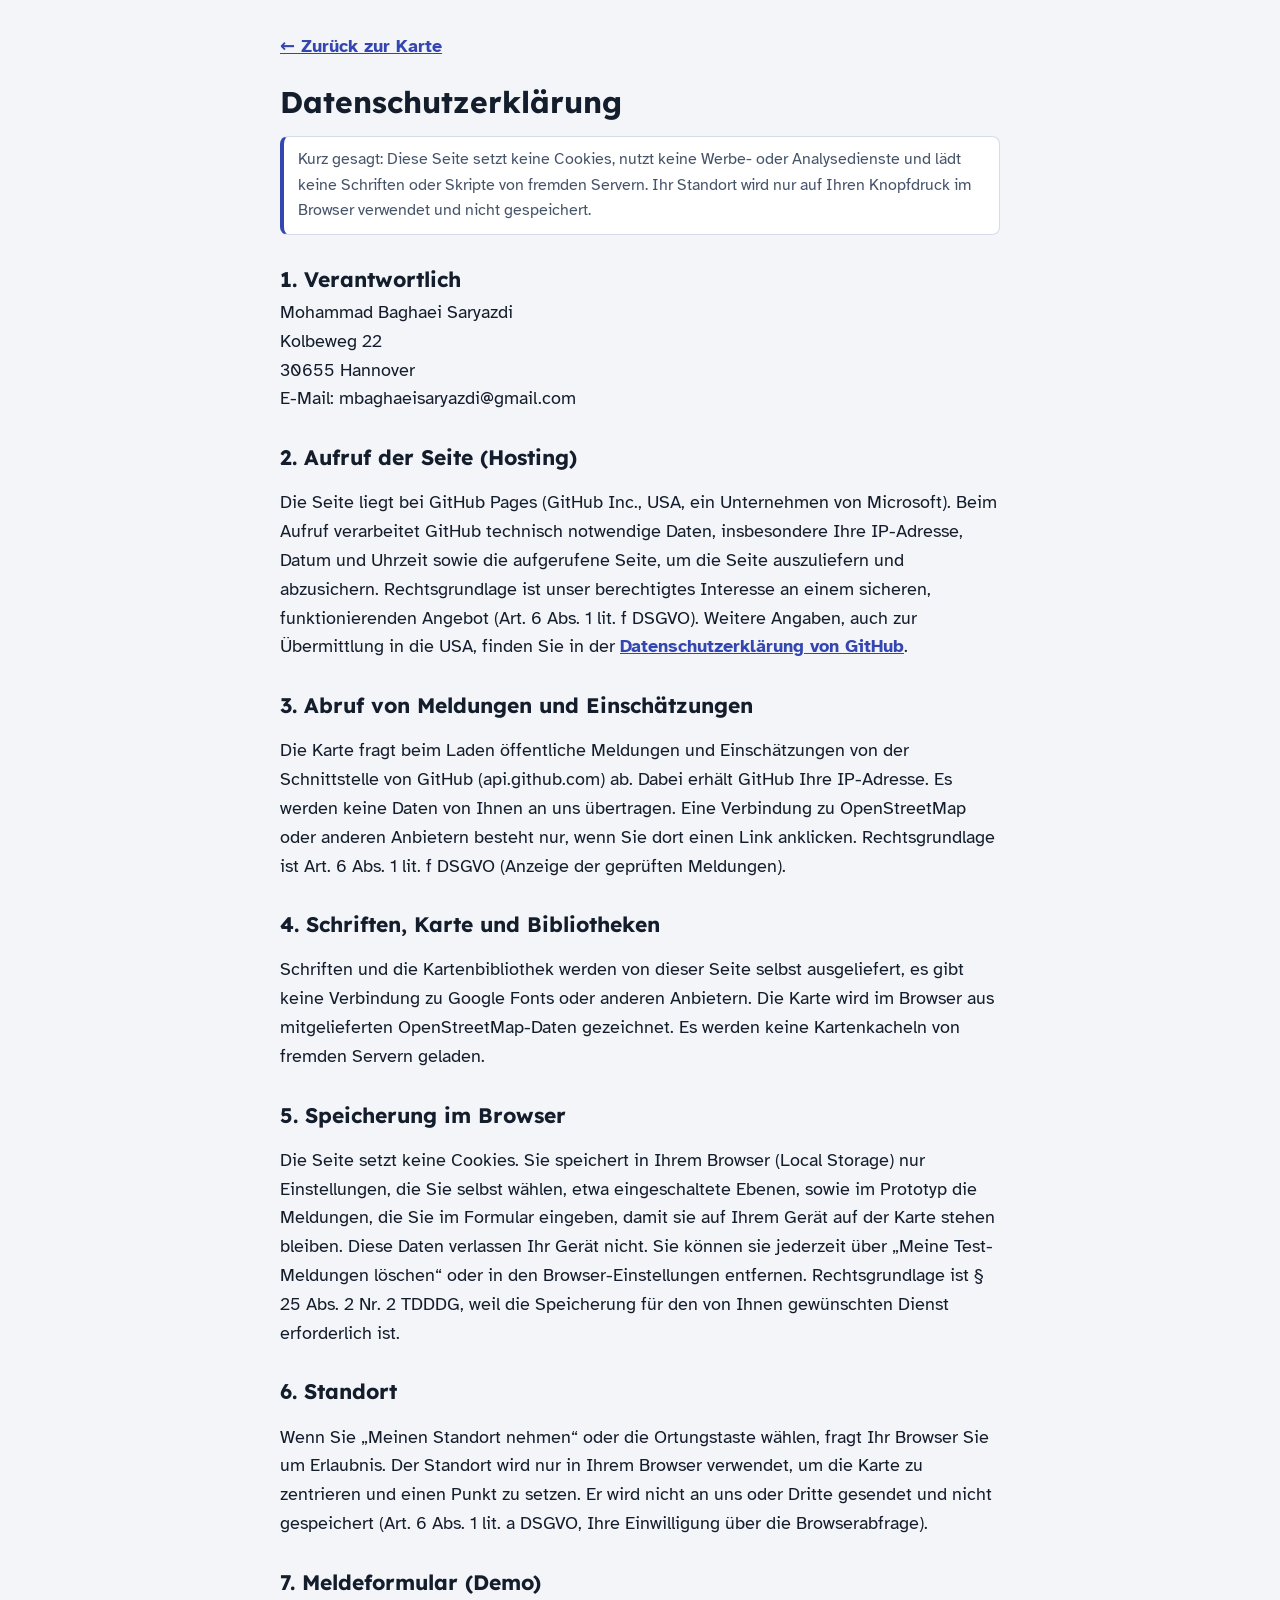
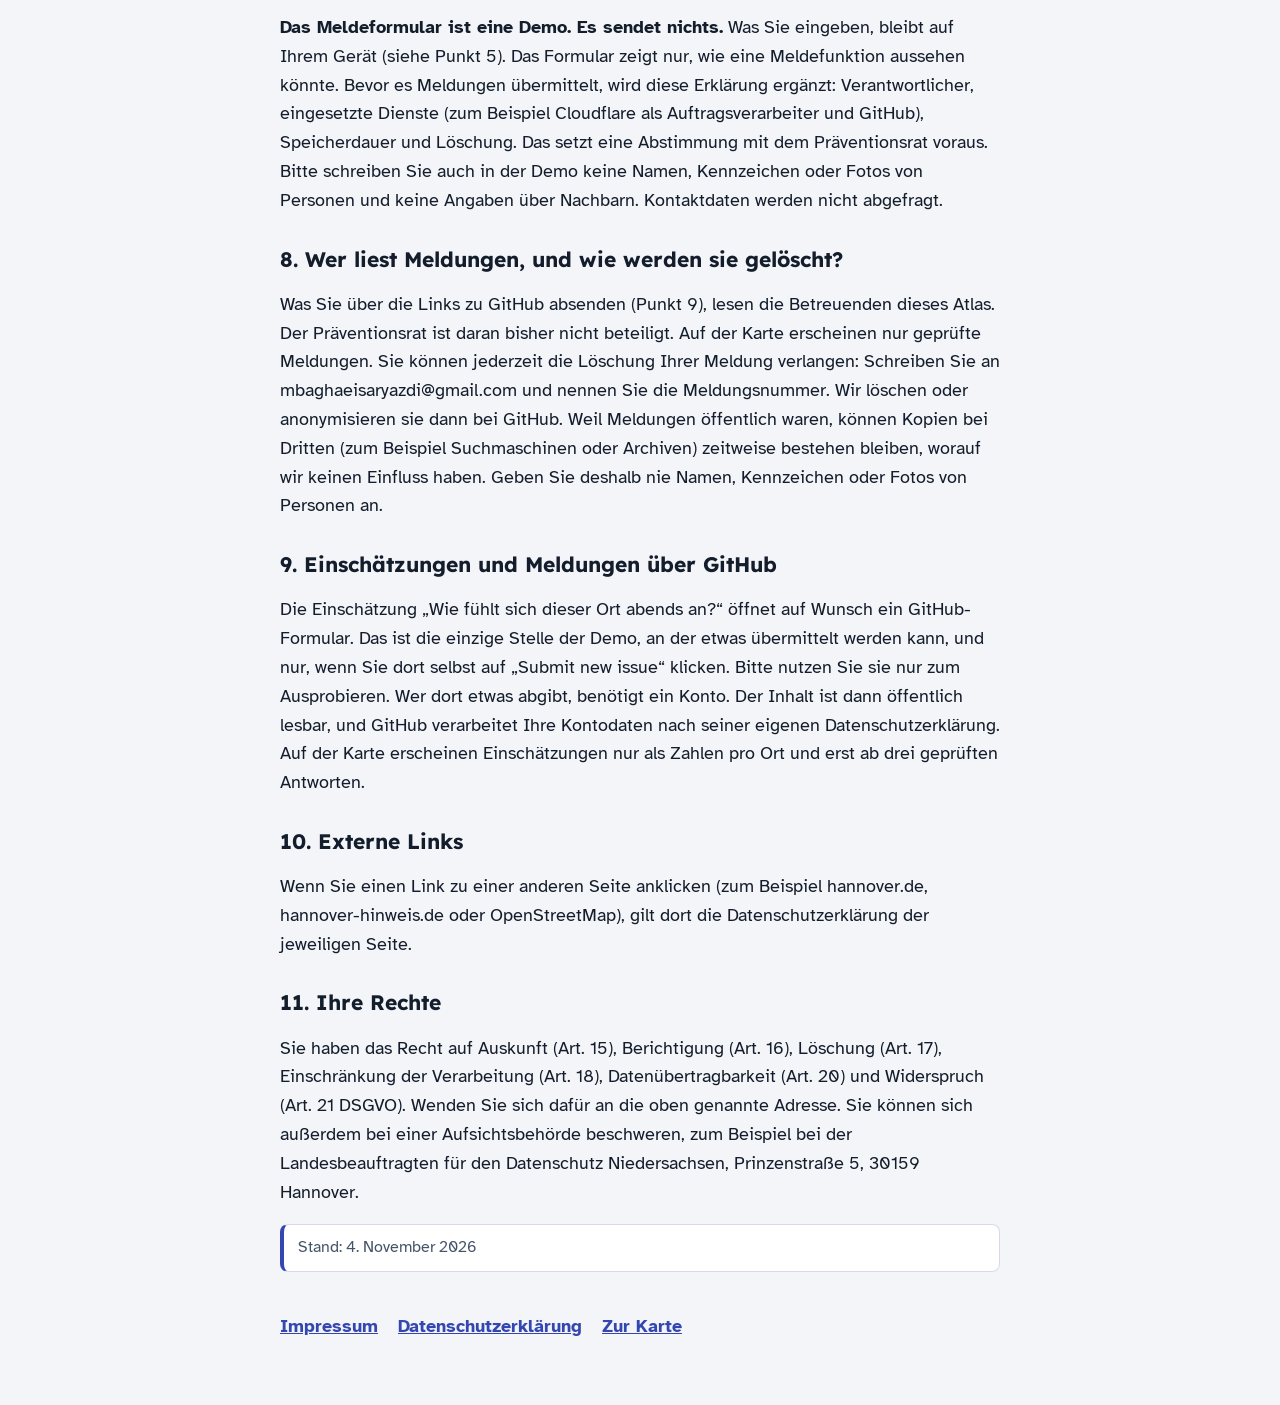
==== commit c88b6854: "Prepare public demo: draft disclaimers, Über tab, privacy fixes, remove conflict topic - Imprint add" ====
--- a/datenschutz.html
+++ b/datenschutz.html
@@ -4,7 +4,7 @@
 <meta charset="utf-8">
 <meta name="viewport" content="width=device-width, initial-scale=1">
 <meta name="robots" content="noindex">
-<title>Datenschutzerklärung · Präventionsatlas Buchholz-Kleefeld</title>
+<title>Datenschutzerklärung · Präventionsatlas Buchholz-Kleefeld (Entwurf, nicht offiziell)</title>
 <style>/* Atkinson Hyperlegible (Braille Institute) und Lexend (Bonnie Shaver-Troup, Thomas Jockin), beide SIL Open Font License 1.1, lokal gehostet */
 @font-face { font-family: 'Atkinson Hyperlegible'; font-style: italic; font-weight: 400; font-display: swap; src: url(fonts/9Bt43C1KxNDXMspQ1lPyU89-1h6ONRlW45G056IkUwCybQ.woff2) format('woff2'); unicode-range: U+0100-02BA, U+02BD-02C5, U+02C7-02CC, U+02CE-02D7, U+02DD-02FF, U+0304, U+0308, U+0329, U+1D00-1DBF, U+1E00-1E9F, U+1EF2-1EFF, U+2020, U+20A0-20AB, U+20AD-20C4, U+2113, U+2C60-2C7F, U+A720-A7FF; }
 @font-face { font-family: 'Atkinson Hyperlegible'; font-style: italic; font-weight: 400; font-display: swap; src: url(fonts/9Bt43C1KxNDXMspQ1lPyU89-1h6ONRlW45G056IqUwA.woff2) format('woff2'); unicode-range: U+0000-00FF, U+0131, U+0152-0153, U+02BB-02BC, U+02C6, U+02DA, U+02DC, U+0304, U+0308, U+0329, U+2000-206F, U+20AC, U+2122, U+2191, U+2193, U+2212, U+2215, U+FEFF, U+FFFD; }
@@ -43,7 +43,7 @@
 <h1>Datenschutzerklärung</h1>
 <p class="note">Kurz gesagt: Diese Seite setzt keine Cookies, nutzt keine Werbe- oder Analysedienste und lädt keine Schriften oder Skripte von fremden Servern. Ihr Standort wird nur auf Ihren Knopfdruck im Browser verwendet und nicht gespeichert.</p>
 <h2>1. Verantwortlich</h2>
-<address>Mohammad Baghaei Saryazdi<br>Großbuchholz-kleefeld<br>30655 Hannover<br>E-Mail: mbaghaeisaryazdi@gmail.com</address>
+<address>Mohammad Baghaei Saryazdi<br>Kolbeweg 22<br>30655 Hannover<br>E-Mail: mbaghaeisaryazdi@gmail.com</address>
 <h2>2. Aufruf der Seite (Hosting)</h2>
 <p>Die Seite liegt bei GitHub Pages (GitHub Inc., USA, ein Unternehmen von Microsoft). Beim Aufruf verarbeitet GitHub technisch notwendige Daten, insbesondere Ihre IP-Adresse, Datum und Uhrzeit sowie die aufgerufene Seite, um die Seite auszuliefern und abzusichern. Rechtsgrundlage ist unser berechtigtes Interesse an einem sicheren, funktionierenden Angebot (Art. 6 Abs. 1 lit. f DSGVO). Weitere Angaben, auch zur Übermittlung in die USA, finden Sie in der <a href="https://docs.github.com/de/site-policy/privacy-policies/github-general-privacy-statement" rel="noopener">Datenschutzerklärung von GitHub</a>.</p>
 <h2>3. Abruf von Meldungen und Einschätzungen</h2>
@@ -54,17 +54,17 @@
 <p>Die Seite setzt keine Cookies. Sie speichert in Ihrem Browser (Local Storage) nur Einstellungen, die Sie selbst wählen, etwa eingeschaltete Ebenen, sowie im Prototyp die Meldungen, die Sie im Formular eingeben, damit sie auf Ihrem Gerät auf der Karte stehen bleiben. Diese Daten verlassen Ihr Gerät nicht. Sie können sie jederzeit über „Meine Test-Meldungen löschen“ oder in den Browser-Einstellungen entfernen. Rechtsgrundlage ist § 25 Abs. 2 Nr. 2 TDDDG, weil die Speicherung für den von Ihnen gewünschten Dienst erforderlich ist.</p>
 <h2>6. Standort</h2>
 <p>Wenn Sie „Meinen Standort nehmen“ oder die Ortungstaste wählen, fragt Ihr Browser Sie um Erlaubnis. Der Standort wird nur in Ihrem Browser verwendet, um die Karte zu zentrieren und einen Punkt zu setzen. Er wird nicht an uns oder Dritte gesendet und nicht gespeichert (Art. 6 Abs. 1 lit. a DSGVO, Ihre Einwilligung über die Browserabfrage).</p>
-<h2>7. Meldeformular</h2>
-<p><b>Im jetzigen Prototyp wird nichts gesendet.</b> Was Sie eingeben, bleibt auf Ihrem Gerät (siehe Punkt 5). Sobald das Formular Meldungen übermittelt, wird diese Erklärung vorher ergänzt. Geplant ist: Meldungen werden als öffentlich lesbarer Eintrag bei GitHub gespeichert und vom Präventionsrat geprüft. Bitte schreiben Sie darin keine Namen, Kennzeichen oder Fotos von Personen. Kontaktdaten werden nicht abgefragt.</p>
+<h2>7. Meldeformular (Demo)</h2>
+<p><b>Das Meldeformular ist eine Demo. Es sendet nichts.</b> Was Sie eingeben, bleibt auf Ihrem Gerät (siehe Punkt 5). Das Formular zeigt nur, wie eine Meldefunktion aussehen könnte. Bevor es Meldungen übermittelt, wird diese Erklärung ergänzt: Verantwortlicher, eingesetzte Dienste (zum Beispiel Cloudflare als Auftragsverarbeiter und GitHub), Speicherdauer und Löschung. Das setzt eine Abstimmung mit dem Präventionsrat voraus. Bitte schreiben Sie auch in der Demo keine Namen, Kennzeichen oder Fotos von Personen und keine Angaben über Nachbarn. Kontaktdaten werden nicht abgefragt.</p>
 <h2>8. Wer liest Meldungen, und wie werden sie gelöscht?</h2>
-<p>Meldungen und Einschätzungen lesen die Betreuenden dieses Atlas im Auftrag des Präventionsrats Buchholz-Kleefeld. Auf der Karte erscheinen nur geprüfte Meldungen. Sie können jederzeit die Löschung Ihrer Meldung verlangen: Schreiben Sie an mbaghaeisaryazdi@gmail.com und nennen Sie die Meldungsnummer. Wir löschen oder anonymisieren sie dann bei GitHub. Weil Meldungen öffentlich waren, können Kopien bei Dritten (zum Beispiel Suchmaschinen oder Archiven) zeitweise bestehen bleiben, worauf wir keinen Einfluss haben. Geben Sie deshalb nie Namen, Kennzeichen oder Fotos von Personen an.</p>
+<p>Was Sie über die Links zu GitHub absenden (Punkt 9), lesen die Betreuenden dieses Atlas. Der Präventionsrat ist daran bisher nicht beteiligt. Auf der Karte erscheinen nur geprüfte Meldungen. Sie können jederzeit die Löschung Ihrer Meldung verlangen: Schreiben Sie an mbaghaeisaryazdi@gmail.com und nennen Sie die Meldungsnummer. Wir löschen oder anonymisieren sie dann bei GitHub. Weil Meldungen öffentlich waren, können Kopien bei Dritten (zum Beispiel Suchmaschinen oder Archiven) zeitweise bestehen bleiben, worauf wir keinen Einfluss haben. Geben Sie deshalb nie Namen, Kennzeichen oder Fotos von Personen an.</p>
 <h2>9. Einschätzungen und Meldungen über GitHub</h2>
-<p>Wer heute über die Links zu GitHub eine Meldung oder Einschätzung abgibt, benötigt dort ein Konto. Der Inhalt ist dann öffentlich lesbar, und GitHub verarbeitet Ihre Kontodaten nach seiner eigenen Datenschutzerklärung. Auf der Karte erscheinen Einschätzungen nur als Zahlen pro Ort und erst ab drei geprüften Antworten.</p>
+<p>Die Einschätzung „Wie fühlt sich dieser Ort abends an?“ öffnet auf Wunsch ein GitHub-Formular. Das ist die einzige Stelle der Demo, an der etwas übermittelt werden kann, und nur, wenn Sie dort selbst auf „Submit new issue“ klicken. Bitte nutzen Sie sie nur zum Ausprobieren. Wer dort etwas abgibt, benötigt ein Konto. Der Inhalt ist dann öffentlich lesbar, und GitHub verarbeitet Ihre Kontodaten nach seiner eigenen Datenschutzerklärung. Auf der Karte erscheinen Einschätzungen nur als Zahlen pro Ort und erst ab drei geprüften Antworten.</p>
 <h2>10. Externe Links</h2>
-<p>Wenn Sie einen Link zu einer anderen Seite anklicken (zum Beispiel hannover.de oder OpenStreetMap), gilt dort die Datenschutzerklärung der jeweiligen Seite.</p>
+<p>Wenn Sie einen Link zu einer anderen Seite anklicken (zum Beispiel hannover.de, hannover-hinweis.de oder OpenStreetMap), gilt dort die Datenschutzerklärung der jeweiligen Seite.</p>
 <h2>11. Ihre Rechte</h2>
 <p>Sie haben das Recht auf Auskunft (Art. 15), Berichtigung (Art. 16), Löschung (Art. 17), Einschränkung der Verarbeitung (Art. 18), Datenübertragbarkeit (Art. 20) und Widerspruch (Art. 21 DSGVO). Wenden Sie sich dafür an die oben genannte Adresse. Sie können sich außerdem bei einer Aufsichtsbehörde beschweren, zum Beispiel bei der Landesbeauftragten für den Datenschutz Niedersachsen, Prinzenstraße 5, 30159 Hannover.</p>
-<p class="note">Stand: 3. November 2026</p>
+<p class="note">Stand: 4. November 2026</p>
 <nav><a href="impressum.html">Impressum</a><a href="datenschutz.html">Datenschutzerklärung</a><a href="index.html">Zur Karte</a></nav>
 </main>
 </body>
